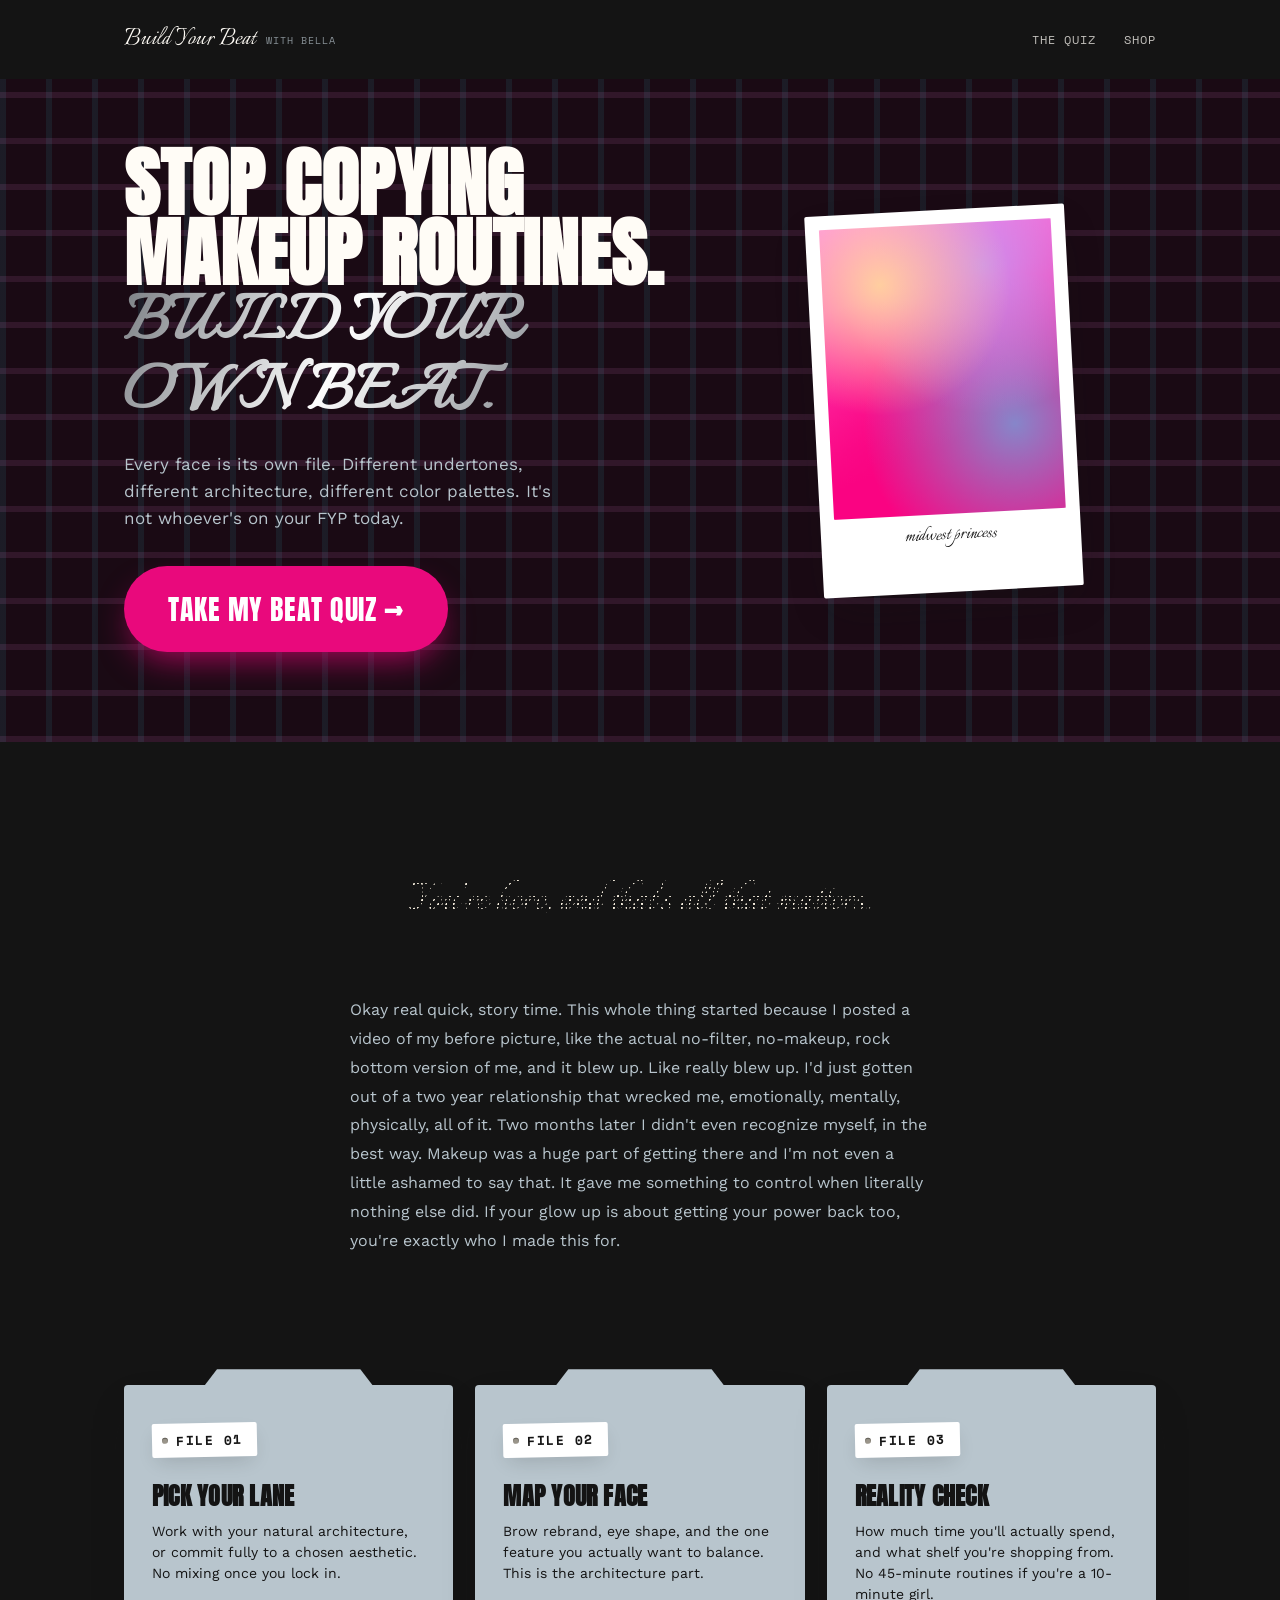
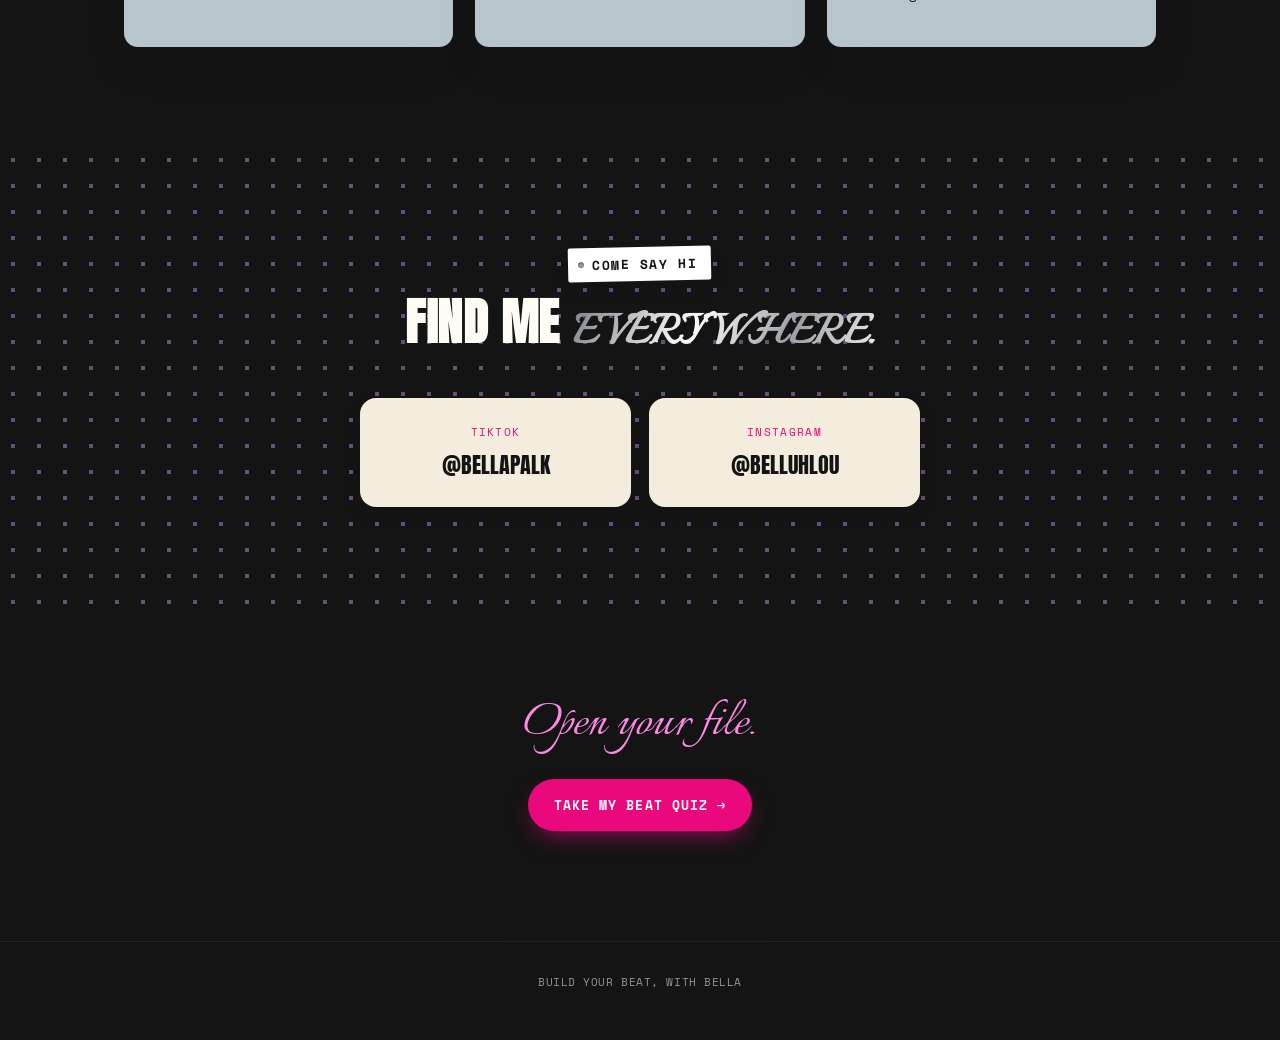
==== index.html @ 1c03c1f0 "Add files via upload" ====
<!DOCTYPE html>
<html lang="en">
<head>
<meta charset="UTF-8">
<meta name="viewport" content="width=device-width, initial-scale=1.0">
<title>Build Your Beat, with Bella</title>
<link rel="stylesheet" href="style.css">
</head>
<body>

<div class="wrap">
  <nav class="nav">
    <a href="index.html" class="nav__logo">Build Your Beat <span class="nav__byline">with Bella</span></a>
    <div class="nav__links">
      <a href="quiz.html">THE QUIZ</a>
      <a href="shop.html">SHOP</a>
    </div>
  </nav>
</div>

<!-- ============ HERO ============ -->
<section class="bg-plaid" style="padding: 70px 0 90px;">
  <div class="wrap" style="display:flex; align-items:center; gap:56px; flex-wrap:wrap;">

    <div style="flex: 1.3; min-width: 300px;">
      <h1 class="display" style="font-size: clamp(40px, 7vw, 76px); margin: 0; color: var(--card);">
        STOP COPYING<br>MAKEUP ROUTINES.
      </h1>
      <h1 class="chrome-text display" style="font-size: clamp(40px, 7vw, 76px); margin: 0 0 22px; text-transform: uppercase; letter-spacing: 0.01em;">
        BUILD YOUR OWN BEAT.
      </h1>

      <p style="font-size: 17px; line-height: 1.6; color: var(--frost); max-width: 440px;">
        Every face is its own file. Different undertones, different architecture,
        different color palettes. It's not whoever's on your FYP today.
      </p>

      <div style="margin-top: 34px;">
        <a href="quiz.html" class="big-cta">Take My Beat Quiz →</a>
      </div>
    </div>

    <div style="flex: 1; min-width: 240px; display:flex; justify-content:center;">
      <div class="polaroid" style="transform: rotate(-3deg); width: 260px;">
        <div class="polaroid__photo"></div>
        <div class="script" style="text-align:center; margin-top:10px; font-size: 22px; color: var(--ink);">
          midwest princess
        </div>
      </div>
    </div>

  </div>
</section>

<!-- ============ MY STORY ============ -->
<section style="padding: 90px 0;">
  <div class="wrap" style="text-align:center;">
    <p class="halftone-text on-dark script" style="font-size: clamp(28px, 5vw, 46px); display:inline-block;">
      You're here, and that's all that matters.
    </p>
    <p style="max-width: 580px; margin: 26px auto 0; color: var(--frost); font-size: 16px; line-height: 1.8; text-align:left;">
      Okay real quick, story time. This whole thing started because I posted a video
      of my before picture, like the actual no-filter, no-makeup, rock bottom version
      of me, and it blew up. Like really blew up. I'd just gotten out of a two year
      relationship that wrecked me, emotionally, mentally, physically, all of it.
      Two months later I didn't even recognize myself, in the best way. Makeup was a
      huge part of getting there and I'm not even a little ashamed to say that. It
      gave me something to control when literally nothing else did. If your glow up
      is about getting your power back too, you're exactly who I made this for.
    </p>
  </div>
</section>

<!-- ============ HOW IT WORKS ============ -->
<section style="padding: 40px 0 100px;">
  <div class="wrap">
    <div style="display:grid; grid-template-columns: repeat(auto-fit, minmax(220px, 1fr)); gap: 22px;">

      <div class="file-card">
        <span class="label-tag" style="margin-bottom:14px;">FILE 01</span>
        <h3 class="display" style="font-size: 24px; margin: 14px 0 8px;">PICK YOUR LANE</h3>
        <p style="font-size: 14px; line-height: 1.5;">Work with your natural architecture, or commit fully to a chosen aesthetic. No mixing once you lock in.</p>
      </div>

      <div class="file-card">
        <span class="label-tag" style="margin-bottom:14px;">FILE 02</span>
        <h3 class="display" style="font-size: 24px; margin: 14px 0 8px;">MAP YOUR FACE</h3>
        <p style="font-size: 14px; line-height: 1.5;">Brow rebrand, eye shape, and the one feature you actually want to balance. This is the architecture part.</p>
      </div>

      <div class="file-card">
        <span class="label-tag" style="margin-bottom:14px;">FILE 03</span>
        <h3 class="display" style="font-size: 24px; margin: 14px 0 8px;">REALITY CHECK</h3>
        <p style="font-size: 14px; line-height: 1.5;">How much time you'll actually spend, and what shelf you're shopping from. No 45-minute routines if you're a 10-minute girl.</p>
      </div>

    </div>
  </div>
</section>

<!-- ============ SOCIALS ============ -->
<section class="bg-dot" style="padding: 100px 0;">
  <div class="wrap" style="text-align:center;">
    <span class="label-tag">COME SAY HI</span>
    <h2 class="display" style="font-size: clamp(32px, 5vw, 50px); color:var(--card); margin: 18px 0 40px;">
      FIND ME <span class="chrome-text">EVERYWHERE.</span>
    </h2>

    <div class="socials-grid">
      <a href="https://www.tiktok.com/@bellapalk" class="social-card" target="_blank" rel="noopener">
        <span class="social-card__platform">TIKTOK</span>
        <span class="social-card__handle">@bellapalk</span>
      </a>
      <a href="https://www.instagram.com/belluhlou" class="social-card" target="_blank" rel="noopener">
        <span class="social-card__platform">INSTAGRAM</span>
        <span class="social-card__handle">@belluhlou</span>
      </a>
    </div>
  </div>
</section>

<!-- ============ FINAL CTA ============ -->
<section style="padding: 30px 0 110px; text-align:center;">
  <div class="wrap">
    <p class="script" style="font-size: clamp(34px, 6vw, 58px); color: var(--pink); margin-bottom: 26px;">
      Open your file.
    </p>
    <a href="quiz.html" class="btn btn-primary">Take My Beat Quiz →</a>
  </div>
</section>

<footer>BUILD YOUR BEAT, WITH BELLA</footer>

</body>
</html>
---- style.css ----
/* ============================================================
   FACE FILES — design tokens
   Source: Electric Honey brand board
   ============================================================ */

@import url('https://fonts.googleapis.com/css2?family=Anton&family=Italianno&family=Work+Sans:wght@400;500;600;700&family=Caveat:wght@500;700&family=Space+Mono:wght@400;700&display=swap');

:root {
  /* Electric Honey — official palette */
  --ink:        #141414; /* Midnight Angsty */
  --pink:       #FF89E6; /* Bubblegum Breakdown */
  --magenta:    #E9097C; /* Scene Queen Scream */
  --lavender:   #C199ED; /* Mood Ring Mauve */
  --cyan:       #36EDFF; /* Pixelated Poolside */
  --frost:      #B8C5CD; /* Frosted Tips */
  --lime:       #A3FF67; /* Cyber Lime */

  /* Supporting neutrals — derived from the file/folder + card references,
     not part of the official 7, used only as paper/card surfaces */
  --paper:      #F4ECDD; /* manila folder cream */
  --paper-dim:  #EADFC8; /* shadowed folder tone */
  --card:       #FFFCF6; /* index card / ID card white */

  --font-display: 'Anton', sans-serif;
  --font-script:  'Italianno', cursive;
  --font-body:    'Work Sans', sans-serif;
  --font-hand:    'Caveat', cursive;
  --font-label:   'Space Mono', monospace;

  --radius-card: 14px;
  --shadow-card: 0 18px 40px -12px rgba(20,20,20,0.35);
  --shadow-soft: 0 8px 20px -6px rgba(20,20,20,0.18);
}

* { box-sizing: border-box; }
html { scroll-behavior: smooth; }
body {
  margin: 0;
  background: var(--ink);
  color: var(--card);
  font-family: var(--font-body);
  -webkit-font-smoothing: antialiased;
  overflow-x: hidden;
}
img { max-width: 100%; display: block; }
a { color: inherit; text-decoration: none; }
button { font-family: inherit; cursor: pointer; }

:focus-visible {
  outline: 3px solid var(--cyan);
  outline-offset: 3px;
}

@media (prefers-reduced-motion: reduce) {
  *, *::before, *::after {
    animation-duration: 0.001ms !important;
    animation-iteration-count: 1 !important;
    transition-duration: 0.001ms !important;
  }
}

.wrap {
  max-width: 1080px;
  margin: 0 auto;
  padding: 0 24px;
}

/* ============================================================
   TYPE UTILITIES
   ============================================================ */

.display {
  font-family: var(--font-display);
  text-transform: uppercase;
  letter-spacing: 0.01em;
  line-height: 0.92;
}

.script {
  font-family: var(--font-script);
  font-weight: 400;
  line-height: 1;
}

/* Chrome / liquid-metal text — image 9 reference */
.chrome-text {
  font-family: var(--font-script);
  color: var(--frost); /* fallback solid color */
  background: linear-gradient(115deg,
    #7d8186 0%, #fdfdfd 18%, #9a9ea3 32%, #f5f5f5 46%,
    #6e7176 58%, #ffffff 72%, #8b8f94 86%, #f0f0f0 100%);
  background-size: 220% 220%;
  background-clip: border-box;
  animation: chromeShift 7s ease-in-out infinite;
}
@supports (background-clip: text) or (-webkit-background-clip: text) {
  .chrome-text {
    -webkit-background-clip: text;
    background-clip: text;
    -webkit-text-fill-color: transparent;
    color: transparent;
  }
}
@keyframes chromeShift {
  0%, 100% { background-position: 0% 30%; }
  50% { background-position: 100% 70%; }
}

/* Halftone dot text — images 6 & 7 reference */
.halftone-text {
  font-family: var(--font-script);
  color: var(--ink); /* solid fallback for browsers without background-clip:text */
  background-image: radial-gradient(circle, currentColor 1.1px, transparent 1.2px);
  background-size: 4px 4px;
  background-repeat: repeat;
}
.halftone-text.on-dark { color: var(--paper); }

@supports (background-clip: text) or (-webkit-background-clip: text) {
  .halftone-text {
    -webkit-background-clip: text;
    background-clip: text;
    -webkit-text-fill-color: transparent;
    color: transparent;
  }
}

/* Sparkle / rhinestone script — image 8 reference */
.sparkle-wrap { position: relative; display: inline-block; }
.sparkle-wrap .script { color: #fff; text-shadow: 0 0 8px rgba(255,255,255,0.6); }
.sparkle-dot {
  position: absolute;
  width: 4px; height: 4px;
  background: #fff;
  border-radius: 50%;
  box-shadow: 0 0 6px 1px rgba(255,255,255,0.9);
  animation: twinkle 2.4s ease-in-out infinite;
}
@keyframes twinkle {
  0%, 100% { opacity: 0.25; transform: scale(0.7); }
  50% { opacity: 1; transform: scale(1.15); }
}

/* ============================================================
   LABEL-MAKER TAG  — image 2 reference
   ============================================================ */
.label-tag {
  display: inline-flex;
  align-items: center;
  gap: 8px;
  background: #fff;
  color: var(--ink);
  font-family: var(--font-label);
  font-weight: 700;
  font-size: 13px;
  letter-spacing: 0.12em;
  padding: 7px 14px 7px 10px;
  border-radius: 2px;
  box-shadow: var(--shadow-soft);
  transform: rotate(-1.2deg);
  position: relative;
}
.label-tag::before {
  content: '';
  width: 6px; height: 6px;
  border-radius: 50%;
  background: #9a958a;
  box-shadow: inset 0 1px 1px rgba(0,0,0,0.4);
  flex-shrink: 0;
}

/* ============================================================
   FILE TAB CARD — image 1 reference (the grey tabbed folder card)
   ============================================================ */
.file-card {
  background: var(--frost);
  border-radius: 4px 4px var(--radius-card) var(--radius-card);
  position: relative;
  padding: 38px 28px 28px;
  box-shadow: var(--shadow-card);
  color: var(--ink);
}
.file-card::before {
  content: '';
  position: absolute;
  top: -16px; left: 50%;
  transform: translateX(-50%);
  width: 64%;
  height: 22px;
  background: var(--frost);
  clip-path: polygon(8% 100%, 16% 0, 84% 0, 92% 100%);
}

/* ============================================================
   SCALLOPED / LACE-STYLE EDGE — proxy for images 10/14 lace
   ============================================================ */
.scallop-top {
  position: relative;
  padding-top: 22px;
}
.scallop-top::before {
  content: '';
  position: absolute;
  top: 0; left: 0; right: 0;
  height: 20px;
  background-image: radial-gradient(circle at 10px 0, transparent 10px, var(--ink) 10.5px);
  background-size: 20px 20px;
  background-repeat: repeat-x;
}

/* ============================================================
   ID CARD — signature element. image 5 reference.
   ============================================================ */
.id-card {
  background: var(--card);
  color: var(--ink);
  border-radius: 10px;
  padding: 26px;
  width: 100%;
  max-width: 460px;
  box-shadow: var(--shadow-card);
  position: relative;
  border: 1px solid rgba(20,20,20,0.08);
}
.id-card__header {
  display: flex;
  justify-content: space-between;
  align-items: flex-start;
  border-bottom: 2px solid var(--ink);
  padding-bottom: 10px;
  margin-bottom: 16px;
}
.id-card__brand {
  font-family: var(--font-label);
  font-weight: 700;
  font-size: 13px;
  letter-spacing: 0.08em;
}
.id-card__valid {
  font-family: var(--font-label);
  font-size: 10px;
  text-align: right;
  color: #6b6b6b;
  letter-spacing: 0.04em;
}
.id-card__body { display: flex; gap: 18px; }
.id-card__fields { flex: 1; min-width: 0; }
.id-card__field { margin-bottom: 12px; }
.id-card__field-label {
  font-family: var(--font-label);
  font-size: 10px;
  letter-spacing: 0.1em;
  color: #6b6b6b;
  text-transform: uppercase;
}
.id-card__field-value {
  font-family: var(--font-hand);
  font-size: 21px;
  font-weight: 700;
  border-bottom: 1.5px dashed rgba(20,20,20,0.35);
  padding-bottom: 2px;
  color: var(--magenta);
  word-break: break-word;
}

/* Photo-corner bracket frame */
.id-card__photo {
  width: 84px;
  height: 100px;
  flex-shrink: 0;
  position: relative;
  background: linear-gradient(145deg, var(--lavender), var(--pink) 55%, var(--cyan));
  border-radius: 2px;
}
.id-card__photo::before,
.id-card__photo::after,
.id-card__photo i::before,
.id-card__photo i::after { content: ''; position: absolute; width: 12px; height: 12px; }
.corner { position: absolute; width: 10px; height: 10px; border-color: #fff; }
.corner.tl { top: -1px; left: -1px; border-top: 2px solid; border-left: 2px solid; }
.corner.tr { top: -1px; right: -1px; border-top: 2px solid; border-right: 2px solid; }
.corner.bl { bottom: -1px; left: -1px; border-bottom: 2px solid; border-left: 2px solid; }
.corner.br { bottom: -1px; right: -1px; border-bottom: 2px solid; border-right: 2px solid; }

/* Circular rubber stamp */
.stamp {
  position: absolute;
  bottom: 14px;
  right: 14px;
  width: 92px;
  height: 92px;
  transform: rotate(-14deg);
  opacity: 0.88;
  mix-blend-mode: multiply;
}
.stamp svg { width: 100%; height: 100%; }
.stamp text {
  font-family: var(--font-label);
  font-size: 7.6px;
  letter-spacing: 1.5px;
  fill: var(--magenta);
}
.stamp circle { fill: none; stroke: var(--magenta); }

/* ============================================================
   POLAROID — image 1 reference
   ============================================================ */
.polaroid {
  background: #fff;
  padding: 14px 14px 46px;
  border-radius: 2px;
  box-shadow: var(--shadow-card);
  display: inline-block;
}
.polaroid__photo {
  width: 100%;
  aspect-ratio: 4/5;
  border-radius: 1px;
  background:
    radial-gradient(circle at 25% 20%, rgba(255,217,160,0.9), transparent 45%),
    radial-gradient(circle at 70% 15%, rgba(193,153,237,0.85), transparent 50%),
    radial-gradient(circle at 80% 70%, rgba(54,237,255,0.55), transparent 55%),
    radial-gradient(circle at 25% 80%, rgba(233,9,124,0.9), transparent 55%),
    linear-gradient(160deg, var(--pink), var(--magenta) 70%);
  filter: saturate(1.1) blur(0.3px);
}

/* ============================================================
   ENVELOPE — images 10/11 reference
   ============================================================ */
.envelope {
  position: relative;
  max-width: 380px;
  margin: 0 auto;
  filter: drop-shadow(0 16px 30px rgba(0,0,0,0.45));
}
.envelope__body {
  background: var(--ink);
  border-radius: 6px;
  height: 230px;
  position: relative;
  overflow: hidden;
}
.envelope__flap {
  position: absolute;
  top: 0; left: 0; right: 0;
  height: 0;
  border-left: 190px solid transparent;
  border-right: 190px solid transparent;
  border-top: 120px solid #1f1f1f;
  z-index: 2;
}
.envelope__card {
  position: absolute;
  bottom: 14px;
  left: 50%;
  transform: translateX(-50%);
  width: 84%;
  background: var(--card);
  color: var(--ink);
  border-radius: 4px;
  padding: 22px 18px;
  text-align: center;
  box-shadow: 0 -6px 18px rgba(0,0,0,0.25);
}

/* ============================================================
   BACKGROUND TEXTURES — used sparingly, never full-bleed busy
   ============================================================ */
.bg-dot {
  background-image: radial-gradient(rgba(193,153,237,0.45) 2.5px, transparent 2.5px);
  background-size: 26px 26px;
  background-color: var(--ink);
}
.bg-plaid {
  background-color: #1a0a14;
  background-image:
    repeating-linear-gradient(0deg, rgba(255,137,230,0.10) 0 6px, transparent 6px 46px),
    repeating-linear-gradient(90deg, rgba(54,237,255,0.08) 0 6px, transparent 6px 46px);
}

/* ============================================================
   BUTTONS
   ============================================================ */
.btn {
  display: inline-flex;
  align-items: center;
  gap: 10px;
  font-family: var(--font-label);
  font-weight: 700;
  font-size: 13px;
  letter-spacing: 0.08em;
  text-transform: uppercase;
  padding: 16px 26px;
  border-radius: 999px;
  border: none;
  transition: transform 0.15s ease, box-shadow 0.15s ease;
}
.btn:hover { transform: translateY(-2px); }
.btn-primary {
  background: var(--magenta);
  color: #fff;
  box-shadow: 0 10px 24px -8px rgba(233,9,124,0.65);
}
.btn-ghost {
  background: transparent;
  color: var(--card);
  border: 1.5px solid rgba(244,236,221,0.45);
}

/* ============================================================
   NAV
   ============================================================ */
.nav {
  display: flex;
  justify-content: space-between;
  align-items: center;
  padding: 22px 0;
}
.nav__logo { font-family: var(--font-script); font-size: 28px; color: var(--card); display: flex; align-items: baseline; gap: 10px; }
.nav__byline { font-family: var(--font-label); font-size: 10px; letter-spacing: 0.1em; color: var(--frost); opacity: 0.7; text-transform: uppercase; }
.nav__links { display: flex; gap: 28px; font-family: var(--font-label); font-size: 12px; letter-spacing: 0.08em; }
.nav__links a { opacity: 0.75; transition: opacity 0.15s; }
.nav__links a:hover { opacity: 1; }

footer {
  border-top: 1px solid rgba(244,236,221,0.12);
  padding: 32px 0 50px;
  font-family: var(--font-label);
  font-size: 11px;
  letter-spacing: 0.05em;
  opacity: 0.55;
  text-align: center;
}

@media (max-width: 720px) {
  .display { letter-spacing: 0; }
}

/* ============================================================
   QUIZ ENGINE UI
   ============================================================ */
.quiz-shell {
  max-width: 680px;
  margin: 0 auto;
  padding: 60px 24px 120px;
}

.quiz-progress {
  display: flex;
  gap: 6px;
  margin-bottom: 36px;
}
.quiz-progress__seg {
  height: 4px;
  flex: 1;
  background: rgba(244,236,221,0.15);
  border-radius: 4px;
  overflow: hidden;
}
.quiz-progress__seg.done { background: var(--magenta); }
.quiz-progress__seg.active { background: linear-gradient(90deg, var(--magenta) 50%, rgba(244,236,221,0.15) 50%); }

.quiz-eyebrow {
  font-family: var(--font-label);
  font-size: 12px;
  letter-spacing: 0.12em;
  color: var(--pink);
  margin-bottom: 10px;
  display: block;
}

.quiz-prompt {
  font-family: var(--font-display);
  text-transform: uppercase;
  font-size: clamp(26px, 4.5vw, 38px);
  line-height: 1.08;
  color: var(--card);
  margin: 0 0 10px;
}

.quiz-subprompt {
  color: var(--frost);
  font-size: 15px;
  line-height: 1.6;
  margin-bottom: 28px;
  max-width: 540px;
}

.quiz-options {
  display: flex;
  flex-direction: column;
  gap: 12px;
}

.option-card {
  background: var(--paper);
  color: var(--ink);
  border: 2px solid transparent;
  border-radius: 12px;
  padding: 18px 20px;
  text-align: left;
  width: 100%;
  display: flex;
  align-items: center;
  gap: 16px;
  box-shadow: var(--shadow-soft);
  transition: transform 0.15s ease, border-color 0.15s ease;
}
.option-card:hover { transform: translateY(-2px); border-color: var(--magenta); }
.option-card.selected { border-color: var(--magenta); background: #fff; }
.option-card__swatch {
  width: 34px; height: 34px;
  border-radius: 50%;
  flex-shrink: 0;
  border: 2px solid rgba(20,20,20,0.15);
}
.option-card__text strong {
  display: block;
  font-size: 16px;
  margin-bottom: 3px;
}
.option-card__text span {
  display: block;
  font-size: 13.5px;
  line-height: 1.45;
  color: #4a4a4a;
}

.quiz-nav {
  display: flex;
  justify-content: space-between;
  margin-top: 30px;
}
.quiz-back {
  font-family: var(--font-label);
  font-size: 12px;
  letter-spacing: 0.08em;
  color: var(--frost);
  opacity: 0.7;
  background: none;
  border: none;
  padding: 10px 0;
}
.quiz-back:hover { opacity: 1; }

.quiz-welcome { text-align: center; }
.quiz-welcome .label-tag { margin-bottom: 22px; }

.field-row { margin-bottom: 16px; }
.field-row label {
  display: block;
  font-family: var(--font-label);
  font-size: 11px;
  letter-spacing: 0.1em;
  color: var(--frost);
  margin-bottom: 8px;
}
.field-row input {
  width: 100%;
  background: var(--paper);
  color: var(--ink);
  border: 2px solid transparent;
  border-radius: 10px;
  padding: 14px 16px;
  font-family: var(--font-body);
  font-size: 16px;
}
.field-row input:focus { border-color: var(--magenta); outline: none; }

/* Result breakdown rows beneath the ID card */
.result-row {
  display: flex;
  gap: 14px;
  padding: 16px 0;
  border-bottom: 1px solid rgba(244,236,221,0.12);
}
.result-row__page {
  font-family: var(--font-label);
  font-size: 11px;
  color: var(--cyan);
  white-space: nowrap;
  padding-top: 2px;
}
.result-row__body strong { display: block; font-size: 15px; margin-bottom: 4px; }
.result-row__body span { font-size: 14px; color: var(--frost); line-height: 1.5; }

.golden-rule {
  background: rgba(233,9,124,0.12);
  border: 1px dashed var(--magenta);
  border-radius: 12px;
  padding: 18px;
  font-size: 14px;
  line-height: 1.6;
  color: var(--card);
  margin: 18px 0;
}
.golden-rule strong { color: var(--pink); }

/* ============================================================
   BIG CTA — the "can't miss it" homepage button
   ============================================================ */
.big-cta {
  display: inline-flex;
  align-items: center;
  gap: 12px;
  background: var(--magenta);
  color: #fff;
  font-family: var(--font-display);
  text-transform: uppercase;
  letter-spacing: 0.02em;
  font-size: clamp(20px, 3vw, 28px);
  padding: 22px 44px;
  border-radius: 999px;
  border: none;
  box-shadow: 0 0 0 0 rgba(233,9,124,0.55), 0 16px 34px -10px rgba(233,9,124,0.7);
  animation: ctaPulse 2.4s ease-out infinite;
  transition: transform 0.15s ease;
}
.big-cta:hover { transform: translateY(-3px) scale(1.02); }
@keyframes ctaPulse {
  0%   { box-shadow: 0 0 0 0 rgba(233,9,124,0.55), 0 16px 34px -10px rgba(233,9,124,0.7); }
  70%  { box-shadow: 0 0 0 22px rgba(233,9,124,0), 0 16px 34px -10px rgba(233,9,124,0.7); }
  100% { box-shadow: 0 0 0 0 rgba(233,9,124,0), 0 16px 34px -10px rgba(233,9,124,0.7); }
}

/* ============================================================
   PHOTO-THUMB option card — replaces the plain color swatch.
   Square slot meant to hold a real photo later; the swatch color
   shows underneath as a fallback so it's never a blank box.
   ============================================================ */
.option-card__thumb {
  width: 56px; height: 56px;
  border-radius: 10px;
  flex-shrink: 0;
  background-size: cover;
  background-position: center;
  border: 2px dashed rgba(20,20,20,0.2);
  display: flex;
  align-items: center;
  justify-content: center;
  font-size: 18px;
  opacity: 0.9;
}

/* ============================================================
   MUSE PHOTO GRID — multi-select picker
   ============================================================ */
.muse-grid {
  display: grid;
  grid-template-columns: repeat(3, 1fr);
  gap: 12px;
  margin-bottom: 24px;
}
.muse-tile {
  position: relative;
  aspect-ratio: 3/4;
  border-radius: 12px;
  border: 3px solid transparent;
  background-size: cover;
  background-position: center;
  box-shadow: var(--shadow-soft);
  cursor: pointer;
  display: flex;
  align-items: flex-end;
  padding: 8px;
  transition: transform 0.15s ease, border-color 0.15s ease;
}
.muse-tile:hover { transform: translateY(-2px); }
.muse-tile.picked { border-color: var(--lime); }
.muse-tile__check {
  position: absolute;
  top: 8px; right: 8px;
  width: 22px; height: 22px;
  border-radius: 50%;
  background: rgba(20,20,20,0.45);
  border: 1.5px solid rgba(255,255,255,0.7);
  display: flex; align-items: center; justify-content: center;
  font-size: 12px;
  color: #fff;
}
.muse-tile.picked .muse-tile__check { background: var(--lime); border-color: var(--lime); color: var(--ink); }
.muse-tile__label {
  font-family: var(--font-label);
  font-size: 10px;
  letter-spacing: 0.04em;
  color: #fff;
  background: rgba(20,20,20,0.55);
  padding: 3px 7px;
  border-radius: 5px;
}

.muse-count {
  text-align: center;
  font-family: var(--font-label);
  font-size: 12px;
  color: var(--frost);
  margin-bottom: 18px;
}
.muse-count strong { color: var(--lime); }

/* ============================================================
   SOCIALS section — homepage
   ============================================================ */
.socials-grid {
  display: grid;
  grid-template-columns: repeat(auto-fit, minmax(220px, 1fr));
  gap: 18px;
  max-width: 560px;
  margin: 0 auto;
}
.social-card {
  background: var(--paper);
  color: var(--ink);
  border-radius: 16px;
  padding: 26px;
  text-align: center;
  box-shadow: var(--shadow-soft);
  transition: transform 0.15s ease;
}
.social-card:hover { transform: translateY(-3px); }
.social-card__platform {
  font-family: var(--font-label);
  font-size: 11px;
  letter-spacing: 0.12em;
  color: var(--magenta);
  display: block;
  margin-bottom: 8px;
}
.social-card__handle {
  font-family: var(--font-display);
  font-size: 22px;
  text-transform: uppercase;
}
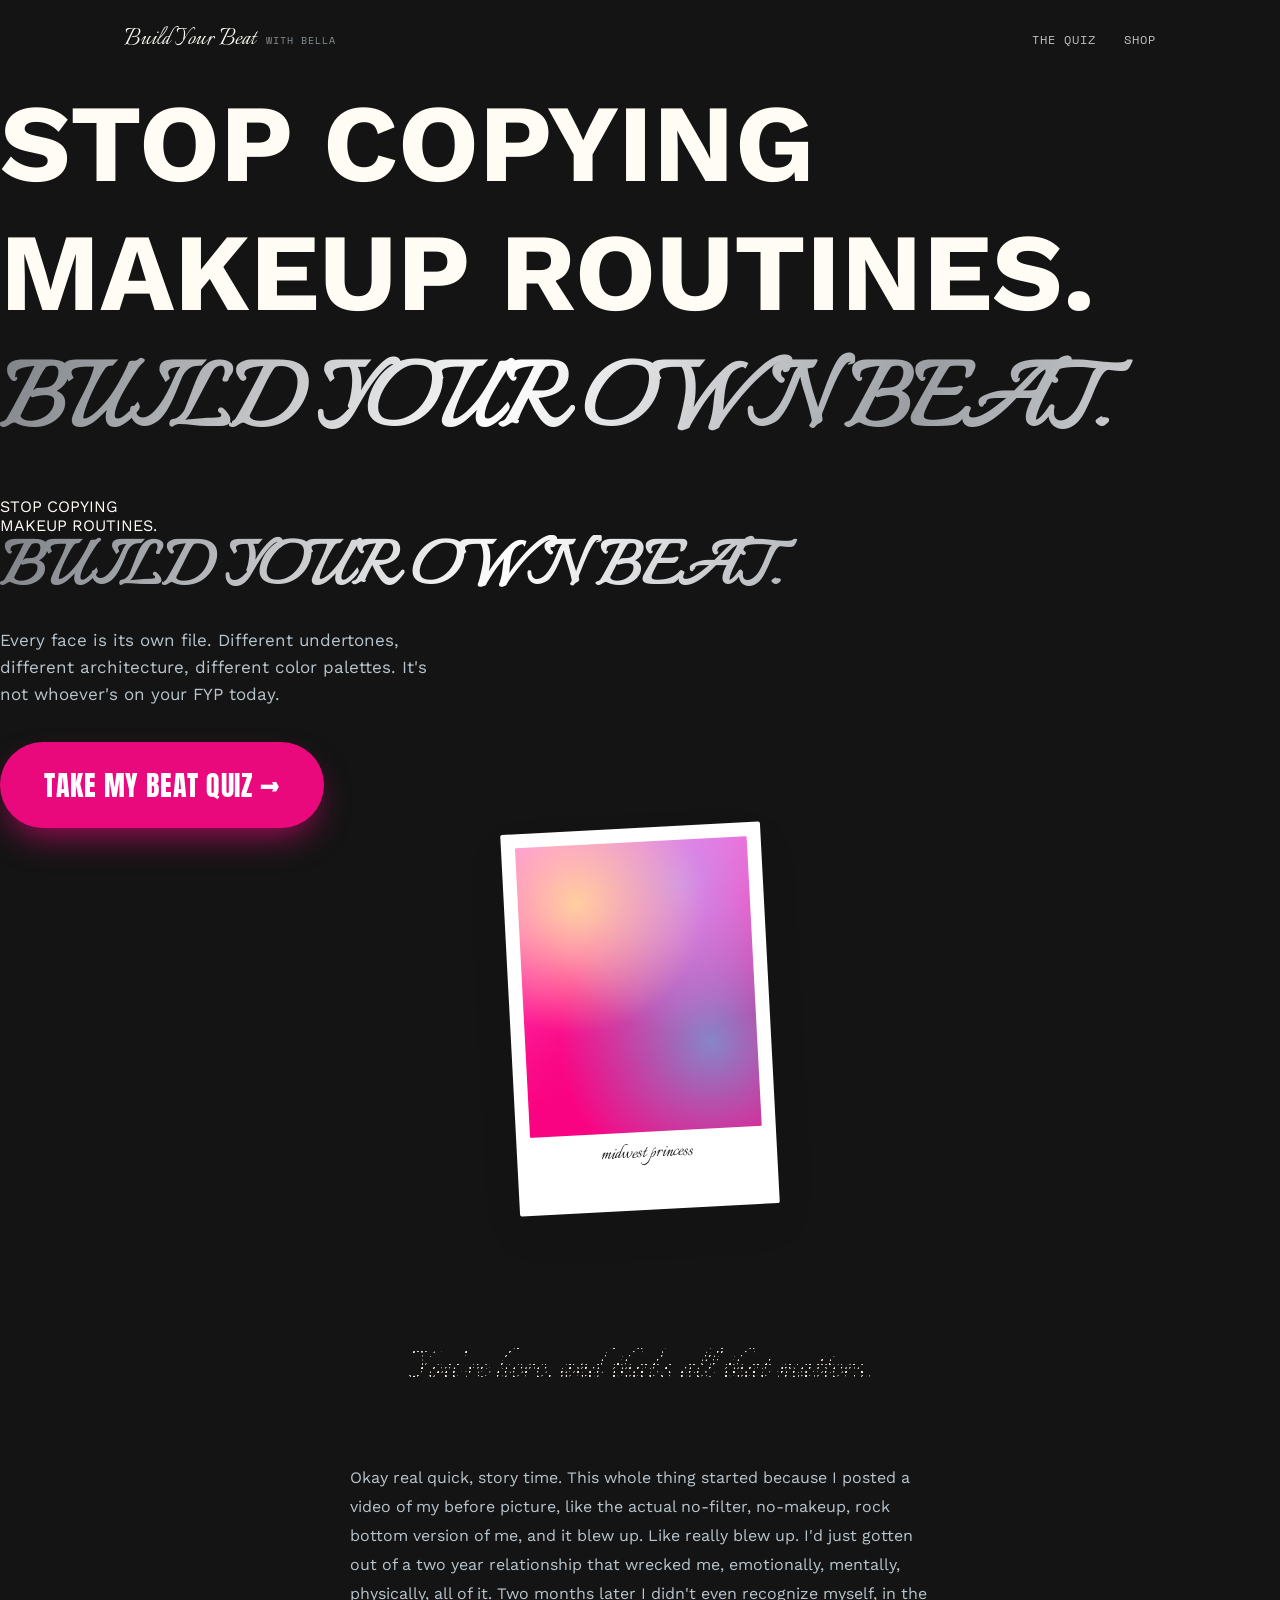
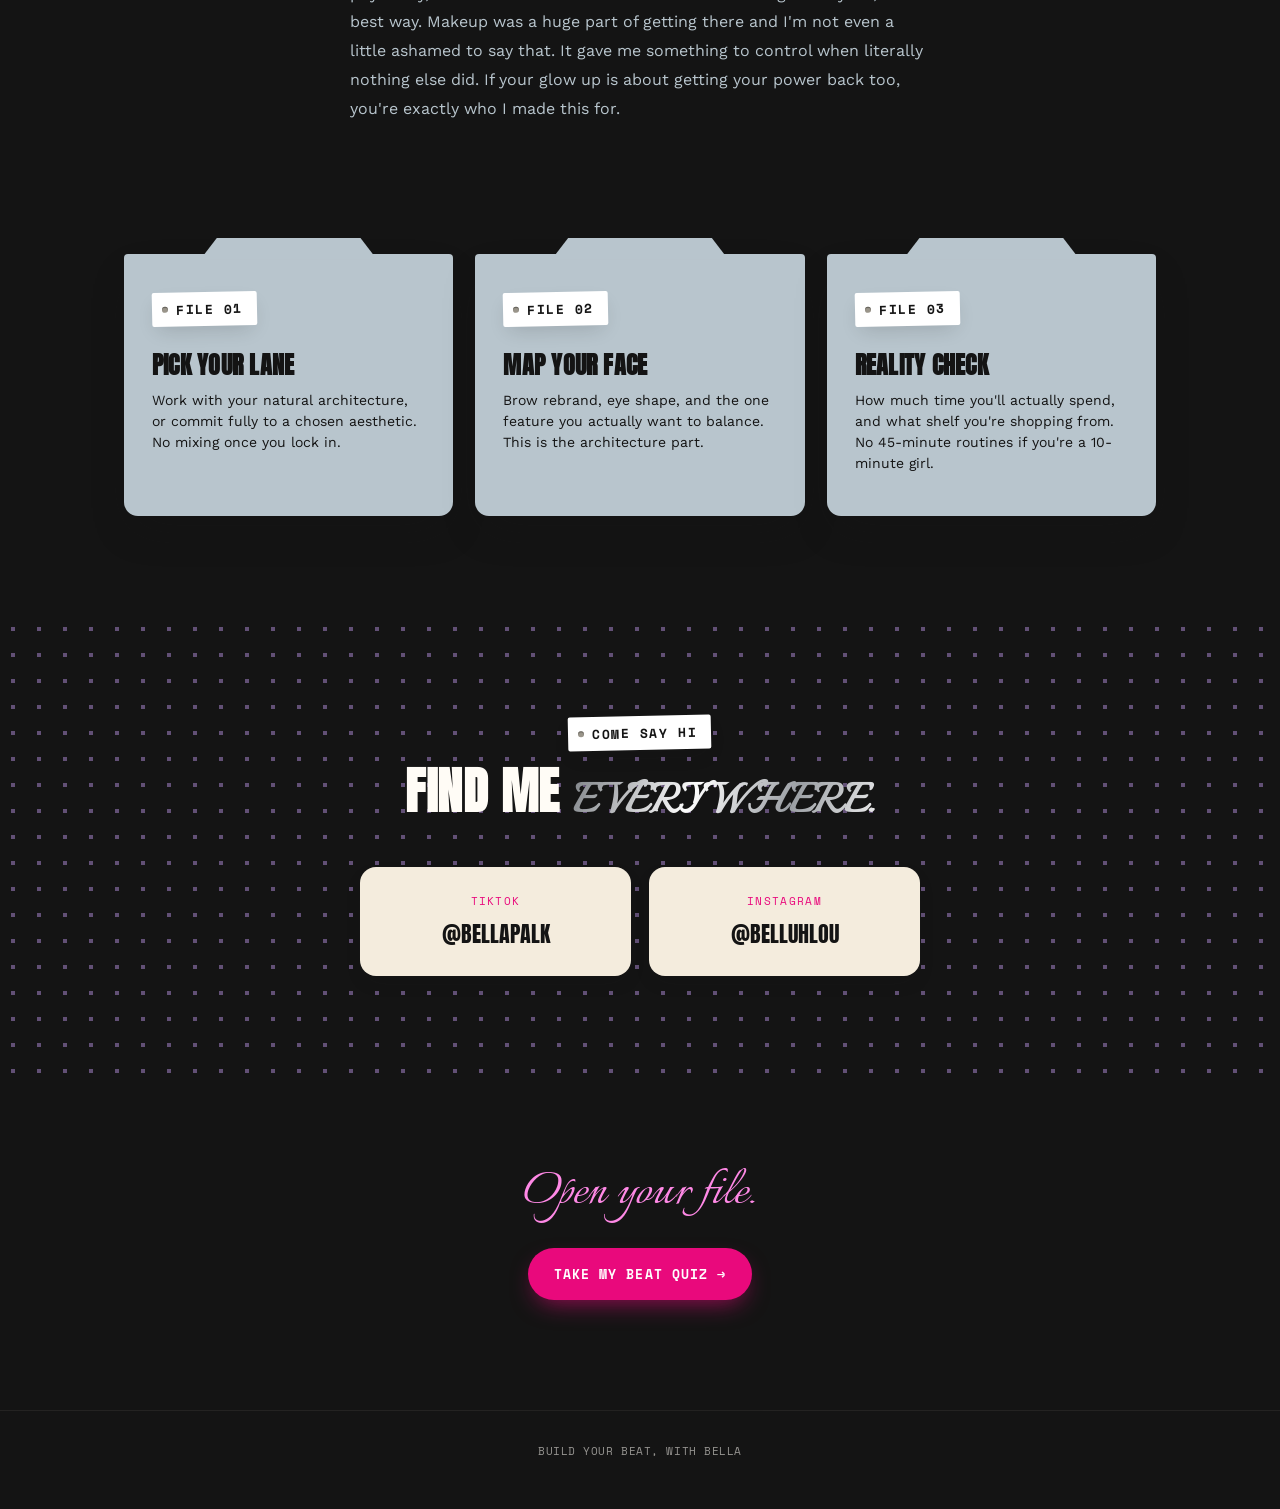
==== commit 256141f6: "Update index.html" ====
--- a/index.html
+++ b/index.html
@@ -4,6 +4,9 @@
 <meta charset="UTF-8">
 <meta name="viewport" content="width=device-width, initial-scale=1.0">
 <title>Build Your Beat, with Bella</title>
+  <link rel="preconnect" href="https://fonts.googleapis.com">
+<link rel="preconnect" href="https://fonts.gstatic.com" crossorigin>
+<link href="https://fonts.googleapis.com/css2?family=Antonio:wght@700&family=Playfair+Display:ital,wght@1,700&display=swap" rel="stylesheet">
 <link rel="stylesheet" href="style.css">
 </head>
 <body>
@@ -19,11 +22,13 @@
 </div>
 
 <!-- ============ HERO ============ -->
-<section class="bg-plaid" style="padding: 70px 0 90px;">
-  <div class="wrap" style="display:flex; align-items:center; gap:56px; flex-wrap:wrap;">
-
-    <div style="flex: 1.3; min-width: 300px;">
-      <h1 class="display" style="font-size: clamp(40px, 7vw, 76px); margin: 0; color: var(--card);">
+<div style="flex: 1.3; min-width: 300px;">
+  <h1 class="stretched-heading" style="font-size: clamp(60px, 11vw, 110px); margin: 0; color: var(--card);">
+    STOP COPYING<br>MAKEUP ROUTINES.
+  </h1>
+  <h1 class="chrome-text" style="font-size: clamp(60px, 11vw, 110px); margin: 0 0 22px;">
+    BUILD YOUR OWN BEAT.
+  </h1>
         STOP COPYING<br>MAKEUP ROUTINES.
       </h1>
       <h1 class="chrome-text display" style="font-size: clamp(40px, 7vw, 76px); margin: 0 0 22px; text-transform: uppercase; letter-spacing: 0.01em;">
--- a/style.css
+++ b/style.css
@@ -731,4 +731,3 @@
   font-family: var(--font-display);
   font-size: 22px;
   text-transform: uppercase;
-}
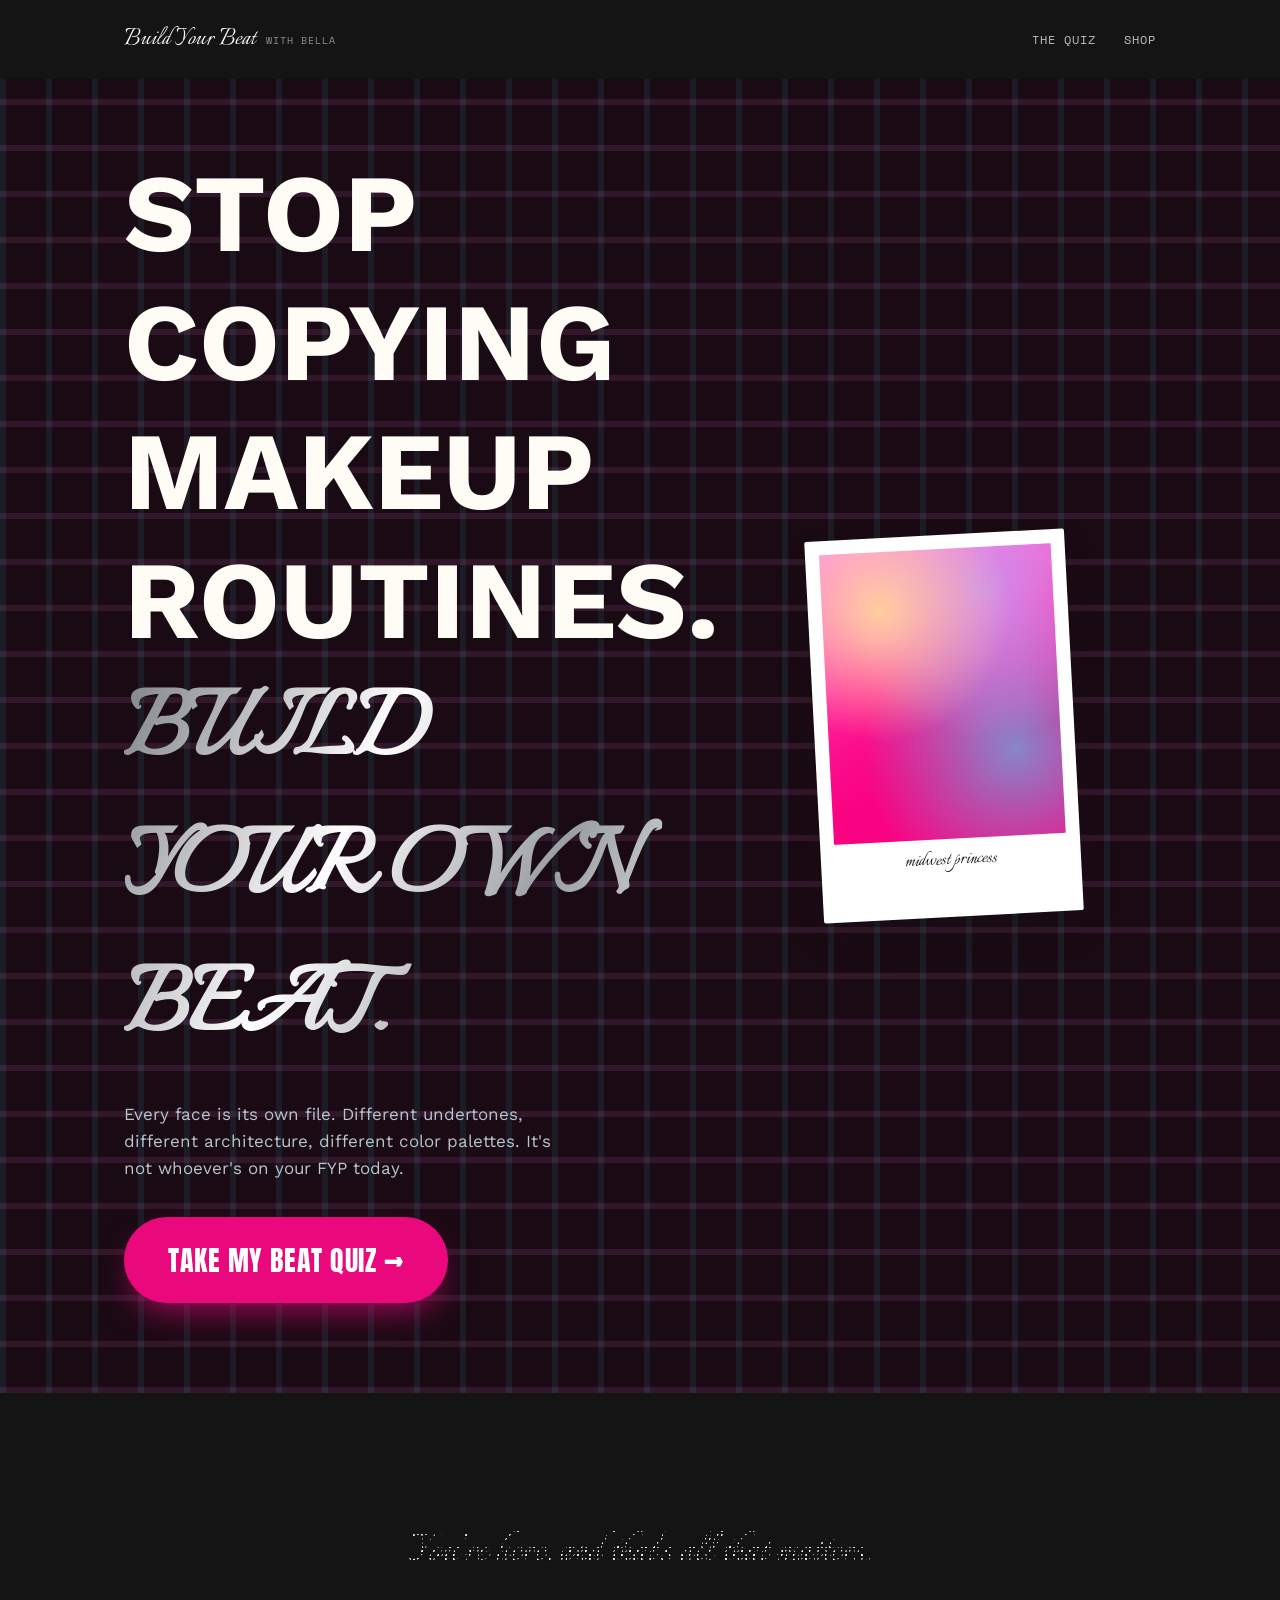
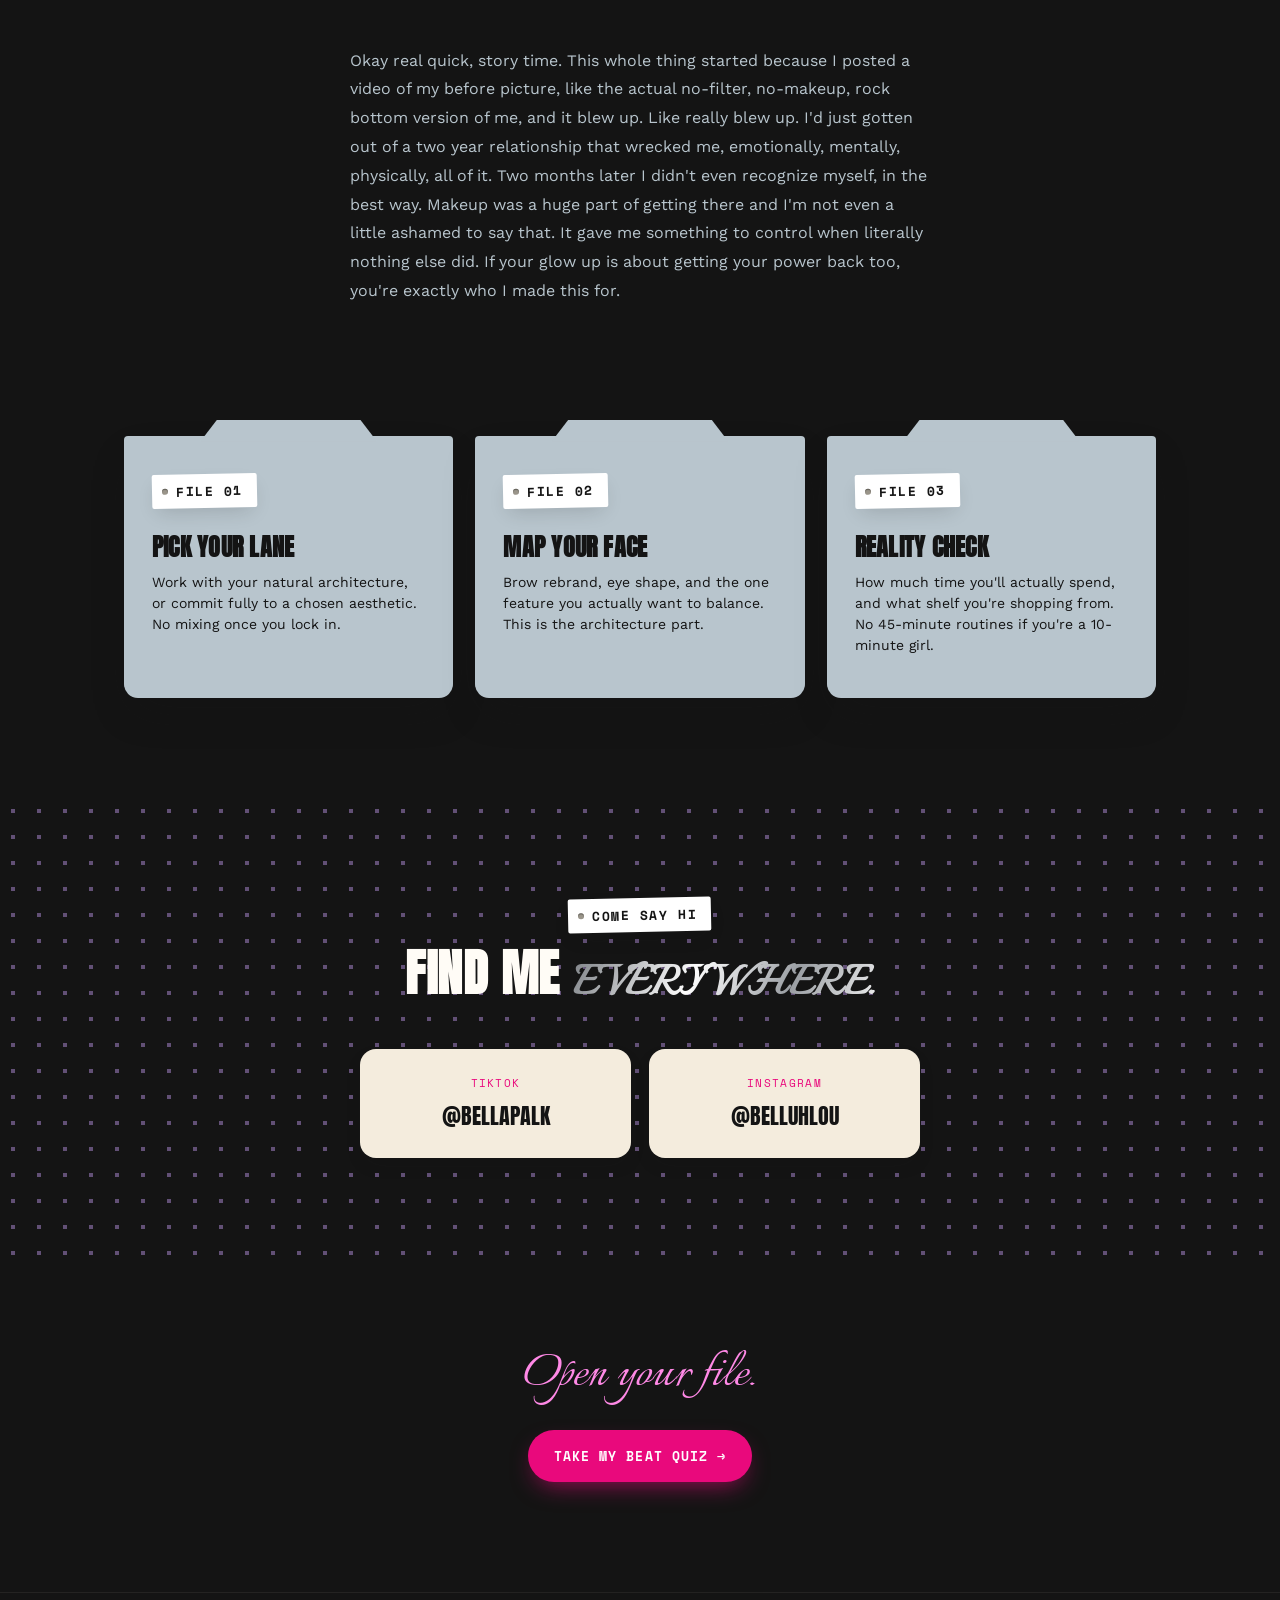
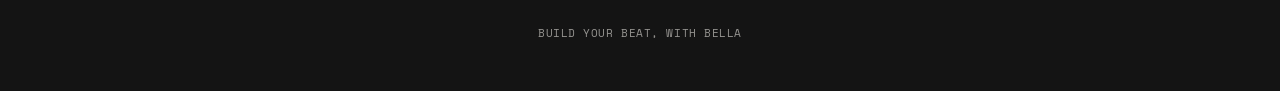
==== commit 0f239aa1: "Update index.html" ====
--- a/index.html
+++ b/index.html
@@ -4,7 +4,7 @@
 <meta charset="UTF-8">
 <meta name="viewport" content="width=device-width, initial-scale=1.0">
 <title>Build Your Beat, with Bella</title>
-  <link rel="preconnect" href="https://fonts.googleapis.com">
+<link rel="preconnect" href="https://fonts.googleapis.com">
 <link rel="preconnect" href="https://fonts.gstatic.com" crossorigin>
 <link href="https://fonts.googleapis.com/css2?family=Antonio:wght@700&family=Playfair+Display:ital,wght@1,700&display=swap" rel="stylesheet">
 <link rel="stylesheet" href="style.css">
@@ -22,16 +22,14 @@
 </div>
 
 <!-- ============ HERO ============ -->
-<div style="flex: 1.3; min-width: 300px;">
-  <h1 class="stretched-heading" style="font-size: clamp(60px, 11vw, 110px); margin: 0; color: var(--card);">
-    STOP COPYING<br>MAKEUP ROUTINES.
-  </h1>
-  <h1 class="chrome-text" style="font-size: clamp(60px, 11vw, 110px); margin: 0 0 22px;">
-    BUILD YOUR OWN BEAT.
-  </h1>
+<section class="bg-plaid" style="padding: 70px 0 90px;">
+  <div class="wrap" style="display:flex; align-items:center; gap:56px; flex-wrap:wrap;">
+
+    <div style="flex: 1.3; min-width: 300px;">
+      <h1 class="stretched-heading" style="font-size: clamp(60px, 11vw, 110px); margin: 0; color: var(--card);">
         STOP COPYING<br>MAKEUP ROUTINES.
       </h1>
-      <h1 class="chrome-text display" style="font-size: clamp(40px, 7vw, 76px); margin: 0 0 22px; text-transform: uppercase; letter-spacing: 0.01em;">
+      <h1 class="chrome-text" style="font-size: clamp(60px, 11vw, 110px); margin: 0 0 22px;">
         BUILD YOUR OWN BEAT.
       </h1>
 
--- a/style.css
+++ b/style.css
@@ -731,3 +731,50 @@
   font-family: var(--font-display);
   font-size: 22px;
   text-transform: uppercase;
+/* ====== 1. THE STRETCHED TALL HEADINGS (IMG_0749.jpeg) ====== */
+.stretched-heading {
+  font-family: 'Antonio', sans-serif !important;
+  font-weight: 700 !important;
+  text-transform: uppercase !important;
+  letter-spacing: -0.02em !important;
+  line-height: 0.85 !important;
+  display: block;
+}
+
+/* ====== 2. THE RHINESTONE/DIAMOND GLITTER EFFECT (F734FA94-51B5-41FF-8D0C-6A5BEF4EF9DC.jpeg) ====== */
+.chrome-text {
+  font-family: 'Antonio', sans-serif !important;
+  font-weight: 700 !important;
+  text-transform: uppercase !important;
+  letter-spacing: -0.02em !important;
+  line-height: 0.85 !important;
+  position: relative;
+  display: inline-block;
+  
+  /* Creates a high-contrast glitter/rhinestone texture using pure CSS math */
+  background-image: 
+    radial-gradient(circle, #ffffff 10%, transparent 11%),
+    radial-gradient(circle, #ffffff 10%, transparent 11%),
+    linear-gradient(45deg, #000 25%, transparent 25%, transparent 75%, #000 75%, #000),
+    linear-gradient(45deg, #000 25%, #666 50%, #111 75%, #000 100%) !important;
+  background-size: 4px 4px, 4px 4px, 10px 10px, 100% 100% !important;
+  background-position: 0 0, 2px 2px, 0 0, 0 0 !important;
+  
+  /* Clips that diamond texture directly into the shape of the letters */
+  -webkit-background-clip: text !important;
+  background-clip: text !important;
+  -webkit-text-fill-color: transparent !important;
+  color: transparent !important;
+  
+  /* Gives it a sharp, dark background pop so the sparkles stand out */
+  filter: drop-shadow(2px 2px 0px #000000) drop-shadow(-1px -1px 0px #000000) !important;
+  
+  /* Animates the glitter so it actually flashes and shines like real diamonds */
+  animation: rhinestoneShine 4s linear infinite !important;
+}
+
+/* The magic animation that makes the diamonds shimmer */
+@keyframes rhinestoneShine {
+  0% { background-position: 0 0, 2px 2px, 0 0, 0 0; }
+  100% { background-position: 20px 40px, 22px 42px, 10px 20px, 0 0; }
+}
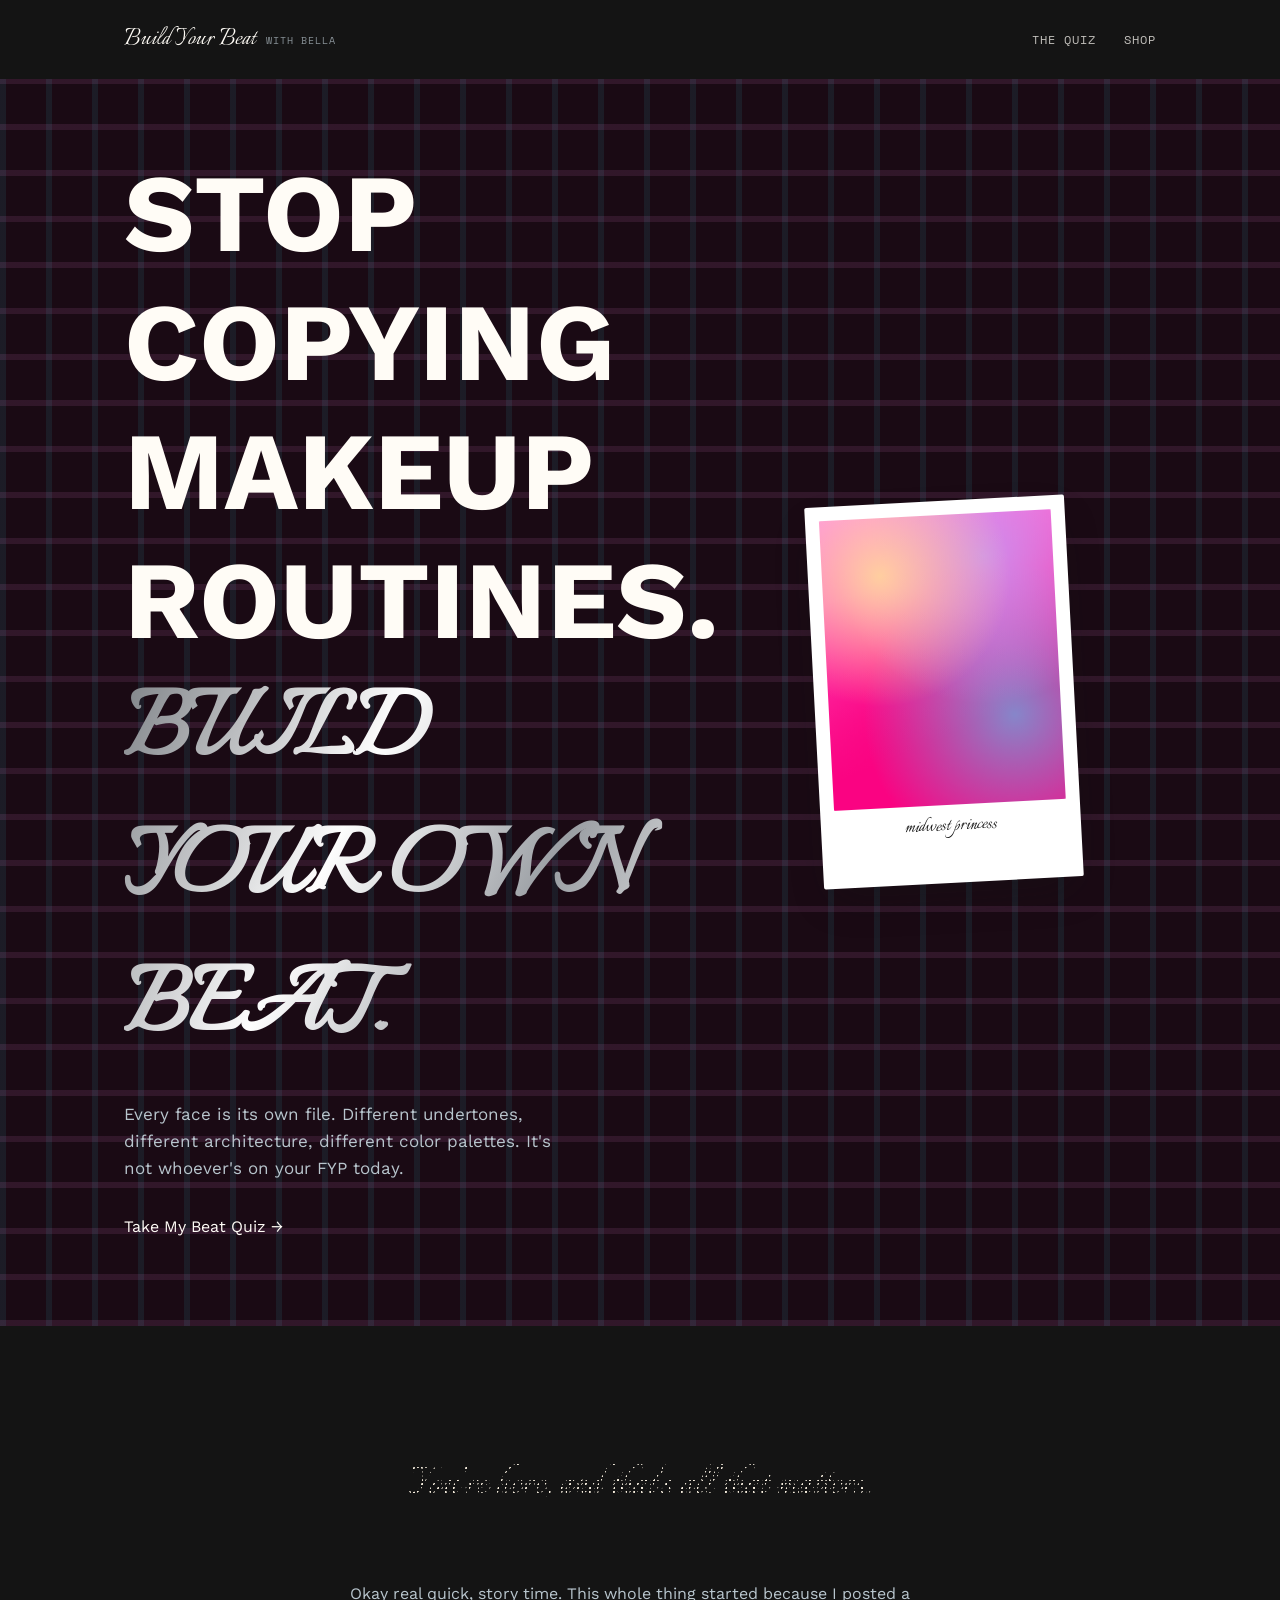
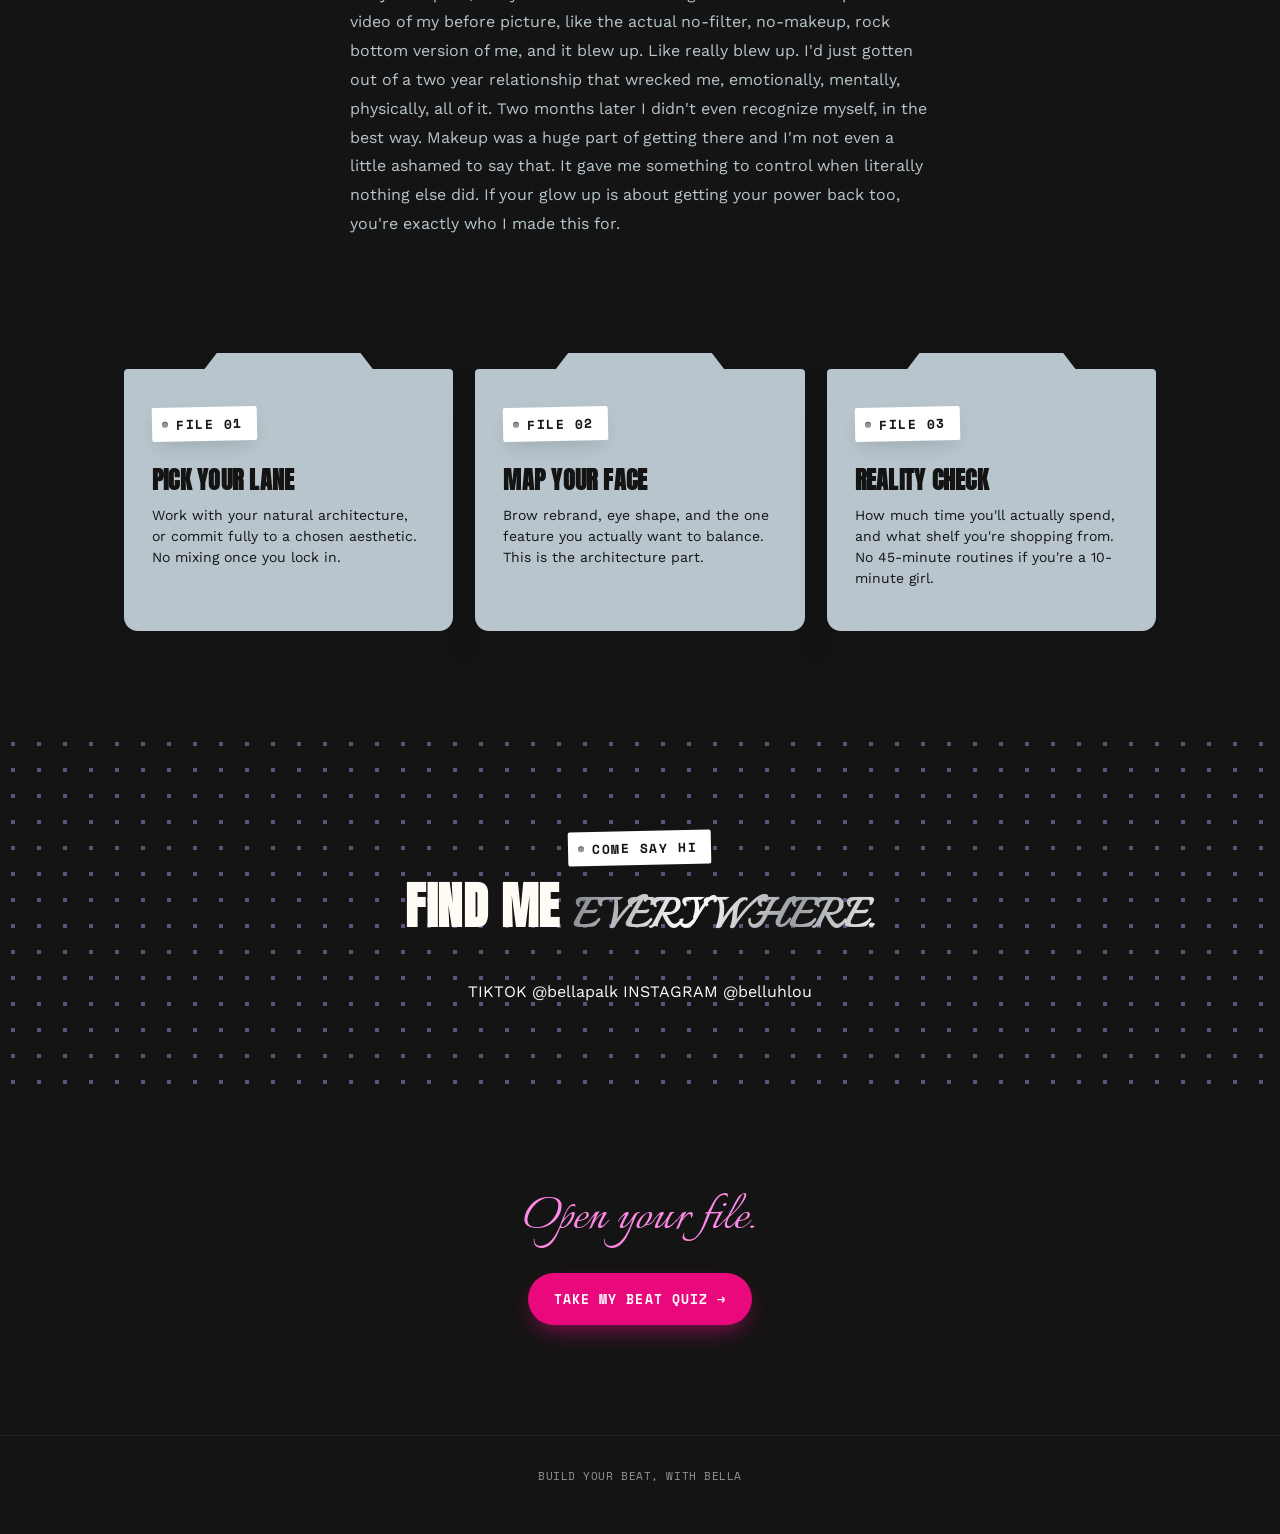
==== commit f6ca3daa: "Update index.html" ====
--- a/index.html
+++ b/index.html
@@ -4,9 +4,6 @@
 <meta charset="UTF-8">
 <meta name="viewport" content="width=device-width, initial-scale=1.0">
 <title>Build Your Beat, with Bella</title>
-<link rel="preconnect" href="https://fonts.googleapis.com">
-<link rel="preconnect" href="https://fonts.gstatic.com" crossorigin>
-<link href="https://fonts.googleapis.com/css2?family=Antonio:wght@700&family=Playfair+Display:ital,wght@1,700&display=swap" rel="stylesheet">
 <link rel="stylesheet" href="style.css">
 </head>
 <body>
@@ -32,7 +29,6 @@
       <h1 class="chrome-text" style="font-size: clamp(60px, 11vw, 110px); margin: 0 0 22px;">
         BUILD YOUR OWN BEAT.
       </h1>
-
       <p style="font-size: 17px; line-height: 1.6; color: var(--frost); max-width: 440px;">
         Every face is its own file. Different undertones, different architecture,
         different color palettes. It's not whoever's on your FYP today.
--- a/style.css
+++ b/style.css
@@ -15,8 +15,7 @@
   --frost:      #B8C5CD; /* Frosted Tips */
   --lime:       #A3FF67; /* Cyber Lime */
 
-  /* Supporting neutrals — derived from the file/folder + card references,
-     not part of the official 7, used only as paper/card surfaces */
+  /* Supporting neutrals — derived from the file/folder + card references */
   --paper:      #F4ECDD; /* manila folder cream */
   --paper-dim:  #EADFC8; /* shadowed folder tone */
   --card:       #FFFCF6; /* index card / ID card white */
@@ -109,7 +108,7 @@
 /* Halftone dot text — images 6 & 7 reference */
 .halftone-text {
   font-family: var(--font-script);
-  color: var(--ink); /* solid fallback for browsers without background-clip:text */
+  color: var(--ink); 
   background-image: radial-gradient(circle, currentColor 1.1px, transparent 1.2px);
   background-size: 4px 4px;
   background-repeat: repeat;
@@ -170,7 +169,7 @@
 }
 
 /* ============================================================
-   FILE TAB CARD — image 1 reference (the grey tabbed folder card)
+   FILE TAB CARD — image 1 reference
    ============================================================ */
 .file-card {
   background: var(--frost);
@@ -192,7 +191,7 @@
 }
 
 /* ============================================================
-   SCALLOPED / LACE-STYLE EDGE — proxy for images 10/14 lace
+   SCALLOPED / LACE-STYLE EDGE
    ============================================================ */
 .scallop-top {
   position: relative;
@@ -209,7 +208,7 @@
 }
 
 /* ============================================================
-   ID CARD — signature element. image 5 reference.
+   ID CARD
    ============================================================ */
 .id-card {
   background: var(--card);
@@ -263,7 +262,6 @@
   word-break: break-word;
 }
 
-/* Photo-corner bracket frame */
 .id-card__photo {
   width: 84px;
   height: 100px;
@@ -272,17 +270,12 @@
   background: linear-gradient(145deg, var(--lavender), var(--pink) 55%, var(--cyan));
   border-radius: 2px;
 }
-.id-card__photo::before,
-.id-card__photo::after,
-.id-card__photo i::before,
-.id-card__photo i::after { content: ''; position: absolute; width: 12px; height: 12px; }
 .corner { position: absolute; width: 10px; height: 10px; border-color: #fff; }
 .corner.tl { top: -1px; left: -1px; border-top: 2px solid; border-left: 2px solid; }
 .corner.tr { top: -1px; right: -1px; border-top: 2px solid; border-right: 2px solid; }
 .corner.bl { bottom: -1px; left: -1px; border-bottom: 2px solid; border-left: 2px solid; }
 .corner.br { bottom: -1px; right: -1px; border-bottom: 2px solid; border-right: 2px solid; }
 
-/* Circular rubber stamp */
 .stamp {
   position: absolute;
   bottom: 14px;
@@ -303,7 +296,7 @@
 .stamp circle { fill: none; stroke: var(--magenta); }
 
 /* ============================================================
-   POLAROID — image 1 reference
+   POLAROID
    ============================================================ */
 .polaroid {
   background: #fff;
@@ -326,7 +319,7 @@
 }
 
 /* ============================================================
-   ENVELOPE — images 10/11 reference
+   ENVELOPE
    ============================================================ */
 .envelope {
   position: relative;
@@ -365,7 +358,7 @@
 }
 
 /* ============================================================
-   BACKGROUND TEXTURES — used sparingly, never full-bleed busy
+   BACKGROUND TEXTURES
    ============================================================ */
 .bg-dot {
   background-image: radial-gradient(rgba(193,153,237,0.45) 2.5px, transparent 2.5px);
@@ -496,285 +489,4 @@
 .option-card {
   background: var(--paper);
   color: var(--ink);
-  border: 2px solid transparent;
-  border-radius: 12px;
-  padding: 18px 20px;
-  text-align: left;
-  width: 100%;
-  display: flex;
-  align-items: center;
-  gap: 16px;
-  box-shadow: var(--shadow-soft);
-  transition: transform 0.15s ease, border-color 0.15s ease;
-}
-.option-card:hover { transform: translateY(-2px); border-color: var(--magenta); }
-.option-card.selected { border-color: var(--magenta); background: #fff; }
-.option-card__swatch {
-  width: 34px; height: 34px;
-  border-radius: 50%;
-  flex-shrink: 0;
-  border: 2px solid rgba(20,20,20,0.15);
-}
-.option-card__text strong {
-  display: block;
-  font-size: 16px;
-  margin-bottom: 3px;
-}
-.option-card__text span {
-  display: block;
-  font-size: 13.5px;
-  line-height: 1.45;
-  color: #4a4a4a;
-}
-
-.quiz-nav {
-  display: flex;
-  justify-content: space-between;
-  margin-top: 30px;
-}
-.quiz-back {
-  font-family: var(--font-label);
-  font-size: 12px;
-  letter-spacing: 0.08em;
-  color: var(--frost);
-  opacity: 0.7;
-  background: none;
-  border: none;
-  padding: 10px 0;
-}
-.quiz-back:hover { opacity: 1; }
-
-.quiz-welcome { text-align: center; }
-.quiz-welcome .label-tag { margin-bottom: 22px; }
-
-.field-row { margin-bottom: 16px; }
-.field-row label {
-  display: block;
-  font-family: var(--font-label);
-  font-size: 11px;
-  letter-spacing: 0.1em;
-  color: var(--frost);
-  margin-bottom: 8px;
-}
-.field-row input {
-  width: 100%;
-  background: var(--paper);
-  color: var(--ink);
-  border: 2px solid transparent;
-  border-radius: 10px;
-  padding: 14px 16px;
-  font-family: var(--font-body);
-  font-size: 16px;
-}
-.field-row input:focus { border-color: var(--magenta); outline: none; }
-
-/* Result breakdown rows beneath the ID card */
-.result-row {
-  display: flex;
-  gap: 14px;
-  padding: 16px 0;
-  border-bottom: 1px solid rgba(244,236,221,0.12);
-}
-.result-row__page {
-  font-family: var(--font-label);
-  font-size: 11px;
-  color: var(--cyan);
-  white-space: nowrap;
-  padding-top: 2px;
-}
-.result-row__body strong { display: block; font-size: 15px; margin-bottom: 4px; }
-.result-row__body span { font-size: 14px; color: var(--frost); line-height: 1.5; }
-
-.golden-rule {
-  background: rgba(233,9,124,0.12);
-  border: 1px dashed var(--magenta);
-  border-radius: 12px;
-  padding: 18px;
-  font-size: 14px;
-  line-height: 1.6;
-  color: var(--card);
-  margin: 18px 0;
-}
-.golden-rule strong { color: var(--pink); }
-
-/* ============================================================
-   BIG CTA — the "can't miss it" homepage button
-   ============================================================ */
-.big-cta {
-  display: inline-flex;
-  align-items: center;
-  gap: 12px;
-  background: var(--magenta);
-  color: #fff;
-  font-family: var(--font-display);
-  text-transform: uppercase;
-  letter-spacing: 0.02em;
-  font-size: clamp(20px, 3vw, 28px);
-  padding: 22px 44px;
-  border-radius: 999px;
-  border: none;
-  box-shadow: 0 0 0 0 rgba(233,9,124,0.55), 0 16px 34px -10px rgba(233,9,124,0.7);
-  animation: ctaPulse 2.4s ease-out infinite;
-  transition: transform 0.15s ease;
-}
-.big-cta:hover { transform: translateY(-3px) scale(1.02); }
-@keyframes ctaPulse {
-  0%   { box-shadow: 0 0 0 0 rgba(233,9,124,0.55), 0 16px 34px -10px rgba(233,9,124,0.7); }
-  70%  { box-shadow: 0 0 0 22px rgba(233,9,124,0), 0 16px 34px -10px rgba(233,9,124,0.7); }
-  100% { box-shadow: 0 0 0 0 rgba(233,9,124,0), 0 16px 34px -10px rgba(233,9,124,0.7); }
-}
-
-/* ============================================================
-   PHOTO-THUMB option card — replaces the plain color swatch.
-   Square slot meant to hold a real photo later; the swatch color
-   shows underneath as a fallback so it's never a blank box.
-   ============================================================ */
-.option-card__thumb {
-  width: 56px; height: 56px;
-  border-radius: 10px;
-  flex-shrink: 0;
-  background-size: cover;
-  background-position: center;
-  border: 2px dashed rgba(20,20,20,0.2);
-  display: flex;
-  align-items: center;
-  justify-content: center;
-  font-size: 18px;
-  opacity: 0.9;
-}
-
-/* ============================================================
-   MUSE PHOTO GRID — multi-select picker
-   ============================================================ */
-.muse-grid {
-  display: grid;
-  grid-template-columns: repeat(3, 1fr);
-  gap: 12px;
-  margin-bottom: 24px;
-}
-.muse-tile {
-  position: relative;
-  aspect-ratio: 3/4;
-  border-radius: 12px;
-  border: 3px solid transparent;
-  background-size: cover;
-  background-position: center;
-  box-shadow: var(--shadow-soft);
-  cursor: pointer;
-  display: flex;
-  align-items: flex-end;
-  padding: 8px;
-  transition: transform 0.15s ease, border-color 0.15s ease;
-}
-.muse-tile:hover { transform: translateY(-2px); }
-.muse-tile.picked { border-color: var(--lime); }
-.muse-tile__check {
-  position: absolute;
-  top: 8px; right: 8px;
-  width: 22px; height: 22px;
-  border-radius: 50%;
-  background: rgba(20,20,20,0.45);
-  border: 1.5px solid rgba(255,255,255,0.7);
-  display: flex; align-items: center; justify-content: center;
-  font-size: 12px;
-  color: #fff;
-}
-.muse-tile.picked .muse-tile__check { background: var(--lime); border-color: var(--lime); color: var(--ink); }
-.muse-tile__label {
-  font-family: var(--font-label);
-  font-size: 10px;
-  letter-spacing: 0.04em;
-  color: #fff;
-  background: rgba(20,20,20,0.55);
-  padding: 3px 7px;
-  border-radius: 5px;
-}
-
-.muse-count {
-  text-align: center;
-  font-family: var(--font-label);
-  font-size: 12px;
-  color: var(--frost);
-  margin-bottom: 18px;
-}
-.muse-count strong { color: var(--lime); }
-
-/* ============================================================
-   SOCIALS section — homepage
-   ============================================================ */
-.socials-grid {
-  display: grid;
-  grid-template-columns: repeat(auto-fit, minmax(220px, 1fr));
-  gap: 18px;
-  max-width: 560px;
-  margin: 0 auto;
-}
-.social-card {
-  background: var(--paper);
-  color: var(--ink);
-  border-radius: 16px;
-  padding: 26px;
-  text-align: center;
-  box-shadow: var(--shadow-soft);
-  transition: transform 0.15s ease;
-}
-.social-card:hover { transform: translateY(-3px); }
-.social-card__platform {
-  font-family: var(--font-label);
-  font-size: 11px;
-  letter-spacing: 0.12em;
-  color: var(--magenta);
-  display: block;
-  margin-bottom: 8px;
-}
-.social-card__handle {
-  font-family: var(--font-display);
-  font-size: 22px;
-  text-transform: uppercase;
-/* ====== 1. THE STRETCHED TALL HEADINGS (IMG_0749.jpeg) ====== */
-.stretched-heading {
-  font-family: 'Antonio', sans-serif !important;
-  font-weight: 700 !important;
-  text-transform: uppercase !important;
-  letter-spacing: -0.02em !important;
-  line-height: 0.85 !important;
-  display: block;
-}
-
-/* ====== 2. THE RHINESTONE/DIAMOND GLITTER EFFECT (F734FA94-51B5-41FF-8D0C-6A5BEF4EF9DC.jpeg) ====== */
-.chrome-text {
-  font-family: 'Antonio', sans-serif !important;
-  font-weight: 700 !important;
-  text-transform: uppercase !important;
-  letter-spacing: -0.02em !important;
-  line-height: 0.85 !important;
-  position: relative;
-  display: inline-block;
-  
-  /* Creates a high-contrast glitter/rhinestone texture using pure CSS math */
-  background-image: 
-    radial-gradient(circle, #ffffff 10%, transparent 11%),
-    radial-gradient(circle, #ffffff 10%, transparent 11%),
-    linear-gradient(45deg, #000 25%, transparent 25%, transparent 75%, #000 75%, #000),
-    linear-gradient(45deg, #000 25%, #666 50%, #111 75%, #000 100%) !important;
-  background-size: 4px 4px, 4px 4px, 10px 10px, 100% 100% !important;
-  background-position: 0 0, 2px 2px, 0 0, 0 0 !important;
-  
-  /* Clips that diamond texture directly into the shape of the letters */
-  -webkit-background-clip: text !important;
-  background-clip: text !important;
-  -webkit-text-fill-color: transparent !important;
-  color: transparent !important;
-  
-  /* Gives it a sharp, dark background pop so the sparkles stand out */
-  filter: drop-shadow(2px 2px 0px #000000) drop-shadow(-1px -1px 0px #000000) !important;
-  
-  /* Animates the glitter so it actually flashes and shines like real diamonds */
-  animation: rhinestoneShine 4s linear infinite !important;
-}
-
-/* The magic animation that makes the diamonds shimmer */
-@keyframes rhinestoneShine {
-  0% { background-position: 0 0, 2px 2px, 0 0, 0 0; }
-  100% { background-position: 20px 40px, 22px 42px, 10px 20px, 0 0; }
-}
+  border:
